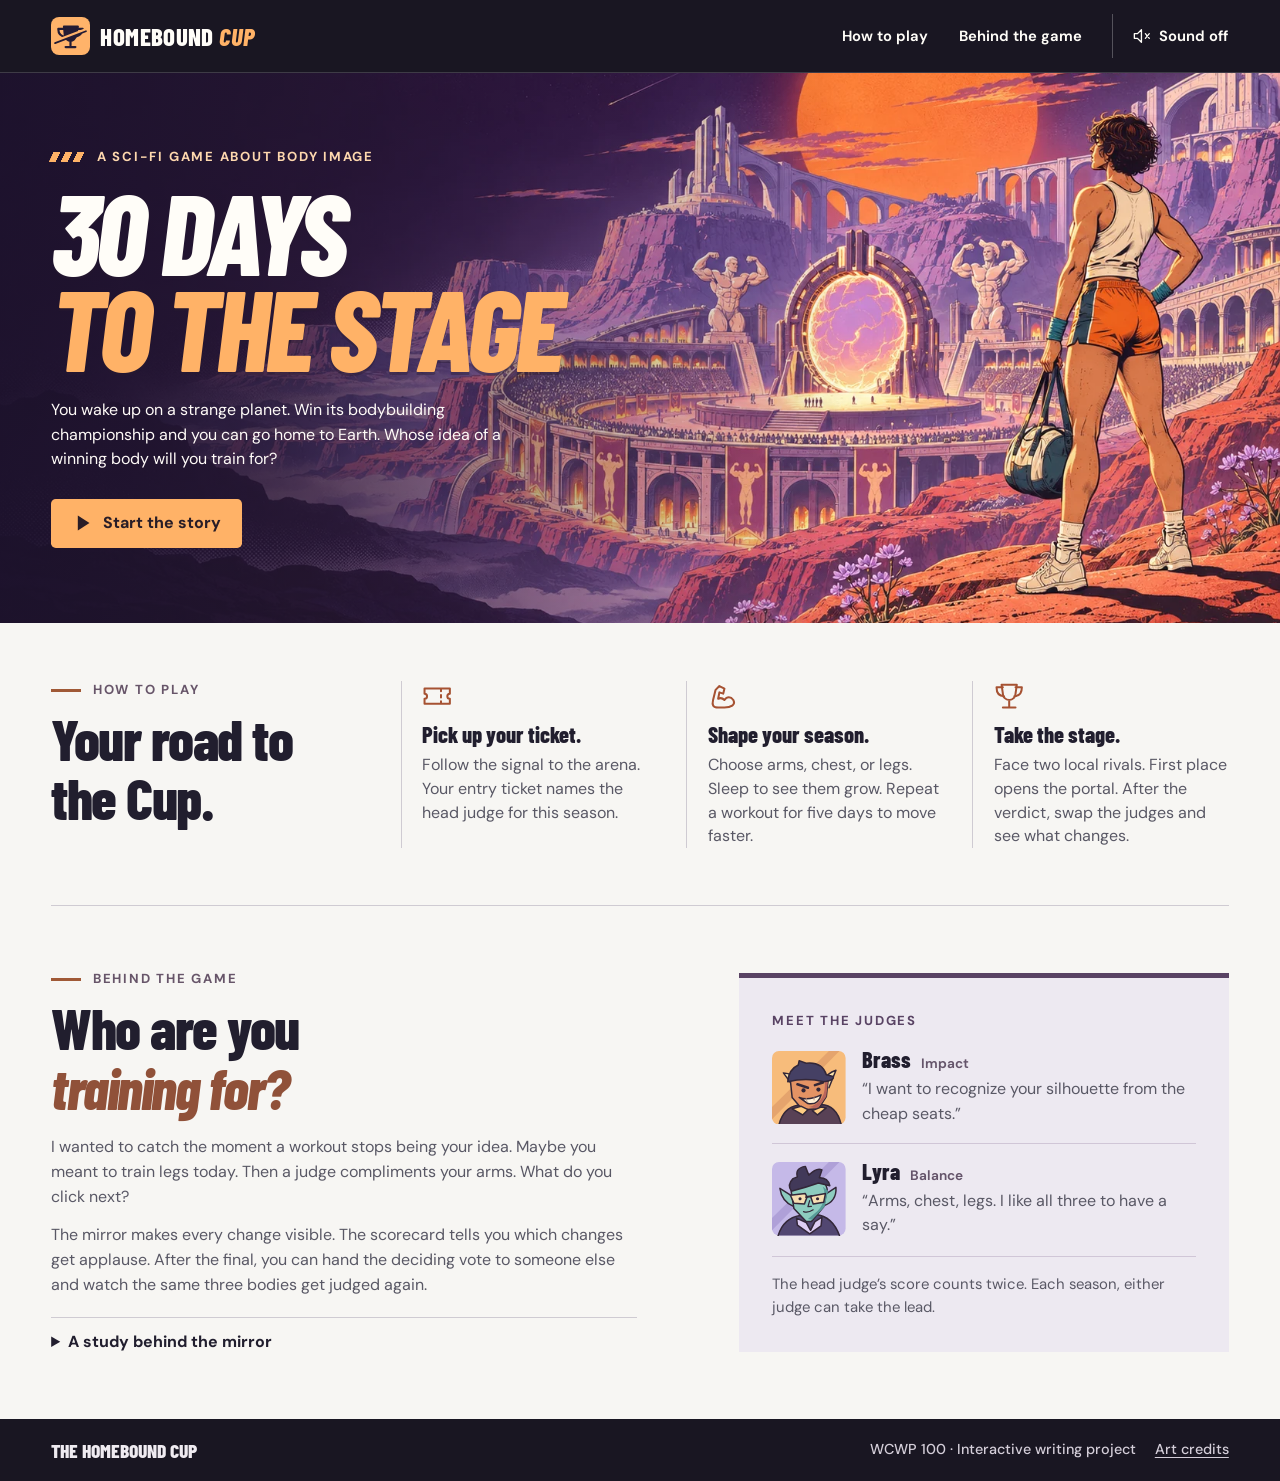
==== index.html @ c38a3ed0 "Launch The Homebound Cup interactive story and game" ====
<!doctype html>
<html lang="en">
<head>
  <meta charset="utf-8">
  <meta name="viewport" content="width=device-width, initial-scale=1">
  <meta name="theme-color" content="#171723">
  <meta name="description" content="Wake up on another planet. Train for thirty days, face two alien judges, and discover whose idea of a winning body you are chasing. A playable sci-fi story.">
  <title>30 Days to the Stage — The Homebound Cup</title>
  <link rel="icon" href="assets/cup.svg" type="image/svg+xml">
  <link rel="preload" href="assets/display-italic.woff2" as="font" type="font/woff2" crossorigin>
  <link rel="stylesheet" href="style.css">
  <script defer src="art.js"></script>
  <script defer src="game.js"></script>
</head>
<body>
  <svg class="sprite" xmlns="http://www.w3.org/2000/svg" aria-hidden="true">
    <symbol id="i-play" viewBox="0 0 24 24"><path d="m7 3 14 9-14 9z" fill="currentColor" stroke="none"/></symbol>
    <symbol id="i-sound" viewBox="0 0 24 24"><path d="M3 9h4l5-5v16l-5-5H3zM16 8q4 4 0 8m3-11q7 7 0 14"/></symbol>
    <symbol id="i-mute" viewBox="0 0 24 24"><path d="M3 9h4l5-5v16l-5-5H3zM17 9l5 6m0-6-5 6"/></symbol>
    <symbol id="i-mirror" viewBox="0 0 24 24"><path d="M4 20V8a8 8 0 0 1 16 0v12zm8-16v13m-6 3-1 2m13-2 1 2"/></symbol>
    <symbol id="i-moon" viewBox="0 0 24 24"><path d="M20.5 14.7A9 9 0 0 1 9.3 3.5a9 9 0 1 0 11.2 11.2Z"/><path d="m17 3 .65 2.35L20 6l-2.35.65L17 9l-.65-2.35L14 6l2.35-.65z" fill="currentColor" stroke="none"/></symbol>
    <symbol id="i-arm" viewBox="0 0 24 24"><path d="m4 15 2-8 3-3 4 2-1 4-3-1-1 5c2-1 4 0 5 1 2-3 5-3 7 0 2 4-2 6-7 6H8c-4 0-5-2-4-6Z"/></symbol>
    <symbol id="i-chest" viewBox="0 0 24 24"><path d="M7 3q5 5 10 0l4 5-3 6-1 6H7l-1-6-3-6zM5 12q4 3 7 0 3 3 7 0m-7-4v4"/></symbol>
    <symbol id="i-leg" viewBox="0 0 24 24"><path d="m9 3-2 6 4 5-3 6v2h5l3-9-2-4 2-6M7 8l7 2m-3 4 5-1"/></symbol>
    <symbol id="i-ticket" viewBox="0 0 24 24"><path d="M2 6h20v4a2 2 0 0 0 0 4v4H2v-4a2 2 0 0 0 0-4zM15 6v2m0 3v2m0 3v2"/></symbol>
    <symbol id="i-cup" viewBox="0 0 24 24"><path d="M6 3h12l-1 7a5 5 0 0 1-10 0zM7 5H2q0 7 6 7m9-7h5q0 7-6 7m-4 3v5m-5 1h10"/></symbol>
  </svg>
  <a class="skip" href="#content">Skip to content</a>
  <header class="mast">
    <div class="wrap mast-inner">
      <a class="brand" href="#home" aria-label="The Homebound Cup home"><img src="assets/cup.svg" width="43" height="43" alt=""><span>HOMEBOUND <i>CUP</i></span></a>
      <nav aria-label="Site navigation">
        <a href="#rules"><span class="nav-long">How to play</span><span class="nav-short">Rules</span></a><a href="#about"><span class="nav-long">Behind the game</span><span class="nav-short">About</span></a>
        <button type="button" id="sound" class="sound" aria-pressed="false" aria-label="Enable game sounds"><svg class="icon" aria-hidden="true"><use href="#i-mute"/></svg><span>Sound off</span></button>
      </nav>
    </div>
  </header>

  <main id="content" tabindex="-1">
    <div id="home" class="screen">
      <section class="hero" aria-labelledby="game-title">
        <img class="cover" src="assets/arena.webp" width="1659" height="948" fetchpriority="high" alt="An athlete looks across an alien valley toward an arena crowned by a glowing portal.">
        <div class="hero-shade"></div>
        <div class="hero-content wrap">
          <p class="eyebrow strokes">A sci-fi game about body image</p>
          <h1 id="game-title">30 DAYS<br><em>TO THE STAGE</em></h1>
          <p class="deck">You wake up on a strange planet. Win its bodybuilding championship and you can go home to Earth. Whose idea of a winning body will you train for?</p>
          <div class="actions"><a href="#play" class="btn hot" id="play-link"><svg class="icon" aria-hidden="true"><use href="#i-play"/></svg><span>Start the story</span></a><button type="button" id="fresh" class="text-btn" hidden>Start over</button></div>
        </div>
      </section>

      <div class="wrap">
        <section class="program" id="rules" aria-labelledby="rules-title">
          <div class="section-title"><p class="eyebrow line">How to play</p><h2 id="rules-title">Your road to the Cup.</h2></div>
          <div class="steps">
            <div><svg class="step-ico" aria-hidden="true"><use href="#i-ticket"/></svg><h3>Pick up your ticket.</h3><p>Follow the signal to the arena. Your entry ticket names the head judge for this season.</p></div>
            <div><svg class="step-ico" aria-hidden="true"><use href="#i-arm"/></svg><h3>Shape your season.</h3><p>Choose arms, chest, or legs. Sleep to see them grow. Repeat a workout for five days to move faster.</p></div>
            <div><svg class="step-ico" aria-hidden="true"><use href="#i-cup"/></svg><h3>Take the stage.</h3><p>Face two local rivals. First place opens the portal. After the verdict, swap the judges and see what changes.</p></div>
          </div>
        </section>
        <section class="notes" id="about" aria-labelledby="about-title">
          <div class="note-copy">
            <p class="eyebrow line">Behind the game</p><h2 id="about-title">Who are you<br><em>training for?</em></h2>
            <p>I wanted to catch the moment a workout stops being your idea. Maybe you meant to train legs today. Then a judge compliments your arms. What do you click next?</p>
            <p>The mirror makes every change visible. The scorecard tells you which changes get applause. After the final, you can hand the deciding vote to someone else and watch the same three bodies get judged again.</p>
            <details class="research"><summary>A study behind the mirror</summary><p>In a study of 58 women who were generally inactive, those who exercised facing a mirror reported feeling worse afterward than those who exercised facing a plain wall. The researchers found no effect on exercise self-efficacy. That distinction helped shape the game’s question about how it feels to be watched.</p><p>Martin Ginis, Jung, and Gauvin, <cite>Health Psychology</cite> 22 (2003), pp. 354–361.</p><a href="https://eutils.ncbi.nlm.nih.gov/entrez/eutils/efetch.fcgi?db=pubmed&amp;id=12940391&amp;rettype=abstract&amp;retmode=text">Read the PubMed abstract (plain text)</a></details>
          </div>
          <aside class="judges" aria-label="Meet the judges">
            <p class="eyebrow">Meet the judges</p>
            <div class="judge"><span class="portrait" data-portrait="impact" aria-hidden="true"></span><div><h3>Brass <small>Impact</small></h3><p>“I want to recognize your silhouette from the cheap seats.”</p></div></div>
            <div class="judge"><span class="portrait" data-portrait="balance" aria-hidden="true"></span><div><h3>Lyra <small>Balance</small></h3><p>“Arms, chest, legs. I like all three to have a say.”</p></div></div>
            <p class="panel-note">The head judge’s score counts twice. Each season, either judge can take the lead.</p>
          </aside>
        </section>
      </div>
    </div>

    <section id="story" class="screen wrap play-wrap" aria-labelledby="story-title" hidden>
      <div class="story-layout" id="story-frame">
        <div class="scene-art" aria-hidden="true"><div id="story-prop"></div></div>
        <div class="story-copy"><p class="eyebrow line" id="story-place"></p><h1 tabindex="-1" id="story-title"></h1><div id="story-text" class="prose"></div><button type="button" class="btn hot" id="next-story"></button></div>
      </div>
    </section>

    <section id="gym" class="screen wrap play-wrap" aria-labelledby="gym-title" hidden>
      <div class="play-heading"><div><p class="eyebrow line">Vela · Athletes’ quarters</p><h1 tabindex="-1" id="gym-title">The training room.</h1></div><div class="day-chip"><span>Training day</span><strong id="day">01 / 30</strong></div></div>
      <div class="gym-layout">
        <figure class="mirror-frame">
          <div class="mirror-head"><span class="mono" id="mirror-label">Training mirror</span><button type="button" id="compare" class="mirror-button" aria-pressed="false"><svg class="icon" aria-hidden="true"><use href="#i-mirror"/></svg><span>View Day 1</span></button></div>
          <div class="gym-canvas" id="gym-canvas"></div>
          <figcaption class="mirror-foot" id="mirror-foot"></figcaption>
        </figure>
        <div class="workout">
          <fieldset class="muscles"><legend>Choose a workout</legend>
            <label><input type="radio" name="group" value="0"><span class="choice-icon"><svg class="icon"><use href="#i-arm"/></svg></span><span><b>Arms</b><small>Double biceps curl</small></span><i></i></label>
            <label><input type="radio" name="group" value="1"><span class="choice-icon"><svg class="icon"><use href="#i-chest"/></svg></span><span><b>Chest</b><small>Chest press</small></span><i></i></label>
            <label><input type="radio" name="group" value="2"><span class="choice-icon"><svg class="icon"><use href="#i-leg"/></svg></span><span><b>Legs</b><small>Power squat</small></span><i></i></label>
          </fieldset>
          <fieldset class="pace"><legend>Repeat this workout for</legend><div><label><input type="radio" name="pace" value="1" checked><span>1 day</span></label><label><input type="radio" name="pace" value="5"><span id="long-block">5 days</span></label></div></fieldset>
          <button type="button" class="btn hot full" id="train" disabled><svg class="icon" aria-hidden="true"><use href="#i-moon"/></svg><span>Train &amp; sleep</span></button>
          <p class="feedback" id="feedback" role="status">Choose a muscle group to begin.</p>
        </div>
      </div>
      <div class="training-bottom"><div class="session-book"><div class="row"><h2>Training log</h2><span class="mono" id="log-count"></span></div><div id="log" class="log"></div><div id="totals" class="totals"></div></div><div id="coach" class="coach"></div></div>
    </section>

    <section id="final" class="screen wrap play-wrap" aria-labelledby="final-title" hidden>
      <div class="play-heading"><div><p class="eyebrow line">Vela Arena · Competition night</p><h1 tabindex="-1" id="final-title">The Cup final.</h1></div><svg class="cup-stamp" aria-hidden="true"><use href="#i-cup"/></svg></div>
      <div class="stage" id="stage"><div class="stage-lights" aria-hidden="true"></div><div class="lineup" id="lineup"></div></div>
      <div id="curtain-call" class="curtain"><div><h2>The scorecards are in.</h2><p id="stage-call"></p></div><button type="button" class="btn hot" id="reveal">Reveal the verdict</button></div>
      <div id="verdict" hidden>
        <div id="ending" class="ending"></div>
        <section class="score-section" aria-labelledby="score-title">
          <div class="score-header"><div><p class="eyebrow line">Judges’ scorecards</p><h2 id="score-title">What if the other judge led?</h2></div><button type="button" id="swap" class="btn outline" aria-pressed="false">Swap head judges</button></div>
          <p id="score-caption" role="status"></p>
          <table><caption class="sr-only">Contestant rankings and judges’ scores out of 100</caption><thead><tr><th scope="col">Place</th><th scope="col">Athlete</th><th scope="col">Impact</th><th scope="col">Balance</th><th scope="col">Total</th></tr></thead><tbody id="scores"></tbody></table>
          <details class="scoring"><summary>How the scores work</summary><p>Brass awards more impact points as the most-trained group grows. Lyra awards more balance points as the gap between the most- and least-trained groups shrinks. Each judge gives up to 100 points. The head judge counts twice in the average. Athletes tied for first share the title and the trip home.</p></details>
          <div class="last-actions"><button type="button" class="btn dark" id="replay">Play a new season</button><a href="#about">Behind the game</a></div>
        </section>
      </div>
    </section>
  </main>

  <footer class="site-foot"><div class="wrap"><span>The Homebound Cup</span><div class="foot-links"><span>WCWP 100 · Interactive writing project</span><a href="credits.html">Art credits</a></div></div></footer>
  <dialog id="reset-dialog"><h2>Start a new season?</h2><p>This replaces the season saved in this browser and draws a new panel and two rivals.</p><form method="dialog"><button class="btn outline" value="cancel" autofocus>Keep my season</button><button class="btn hot" value="restart">Start over</button></form></dialog>
  <noscript><p class="no-js">Enable JavaScript to play the game. The introduction and project notes are available above.</p></noscript>
</body>
</html>
---- style.css ----
@font-face{font-family:Barlow Condensed;src:url("assets/display.woff2") format("woff2");font-weight:800;font-display:swap}
@font-face{font-family:Barlow Condensed;src:url("assets/display-italic.woff2") format("woff2");font-style:italic;font-weight:800;font-display:swap}
@font-face{font-family:DM Sans;src:url("assets/dm-sans.woff2") format("woff2");font-weight:100 1000;font-display:swap}

:root{
  --ink:#211e2e; --dark:#191622; --paper:#f7f6f3; --white:#fffdf8; --muted:#595865;
  --line:#cfcbd2; --orange:#ffb267; --plum:#453450; --lilac:#c6b9ff; --aqua:#7ee1cf;
  --arm:#e88143; --chest:#8b75d0; --leg:#348f86; --display:"Barlow Condensed","Arial Narrow",Impact,sans-serif;
}
*{box-sizing:border-box}
html{scroll-behavior:smooth;scroll-padding-top:1.1rem}
body{margin:0;color:var(--ink);background:var(--paper);font:1rem/1.55 "DM Sans",Arial,sans-serif}
[hidden]{display:none!important}
button,a,input,summary{-webkit-tap-highlight-color:transparent}
button,input{font:inherit}
button{cursor:pointer}
button:disabled{cursor:default}
a{color:inherit;text-underline-offset:.22em}
svg{display:block}
button:focus-visible,a:focus-visible,summary:focus-visible,label:has(input:focus-visible){outline:3px solid #197a92;outline-offset:4px}
.mast :focus-visible,.hero :focus-visible,.mirror-frame :focus-visible{outline-color:#ffe19a}
h1,h2,h3,p,figure,fieldset{margin:0}
h1,h2,h3{line-height:1.03}
h1,h2,h3,.brand{font-family:var(--display);font-weight:800}
h1:focus{outline:none}
p+p{margin-top:.82em}
.wrap{width:min(100% - clamp(2rem,8vw,9rem),85rem);margin-inline:auto}
.sprite{position:absolute;width:0;height:0;overflow:hidden;pointer-events:none}
.icon,.step-ico,.cup-stamp{width:1.25rem;height:1.25rem;fill:none;stroke:currentColor;stroke-width:1.7;stroke-linecap:round;stroke-linejoin:round;flex:none}
.sr-only,.skip:not(:focus){position:absolute;width:1px;height:1px;padding:0;margin:-1px;overflow:hidden;clip-path:inset(50%);white-space:nowrap}
.skip:focus{position:fixed;z-index:20;top:.4rem;left:.4rem;background:white;color:#211e2e;padding:.75rem}
.mast{background:var(--dark);color:var(--white);border-bottom:1px solid #ffffff29}
.mast-inner,.mast nav,.brand,.sound,.actions,.row,.last-actions,.btn,.mirror-button{display:flex;align-items:center}
.mast-inner{justify-content:space-between;min-height:4.5rem;gap:1rem}
.brand{gap:.68rem;text-decoration:none;letter-spacing:.015em;font-size:1.55rem;white-space:nowrap}
.brand img{width:2.4rem;height:2.4rem}
.brand i{color:var(--orange)}
.mast nav{gap:clamp(.85rem,2.4vw,2.4rem);font-size:.92rem;font-weight:650}
.mast nav a{text-decoration:none}
.mast nav a:hover,.text-btn:hover,.last-actions a:hover{color:#ca692d}
.mast nav a:hover{color:var(--orange)}
.sound{gap:.48rem;padding:.4rem .05rem .4rem 1.2rem;border:none;border-left:1px solid #ffffff42;background:none;color:inherit;min-height:2.75rem}
.sound .icon{width:1.18rem}
.hero{position:relative;isolation:isolate;display:grid;align-items:center;min-height:clamp(32rem,43vw,43.5rem);overflow:hidden;background:#261930;color:var(--white)}
.cover,.hero-shade{position:absolute;inset:0;width:100%;height:100%;z-index:-1}
.cover{object-fit:cover;object-position:50% 59%}
.hero-shade{background:linear-gradient(90deg,#1c122be8 0,#20152bad 23%,#21162d45 45%,transparent 66%)}
.hero-content{padding-block:clamp(3.3rem,5vw,6rem)}
.eyebrow,.mono,.day-chip span,.compare-state{font:700 .82rem/1.4 "DM Sans",Arial,sans-serif;text-transform:uppercase;letter-spacing:.135em}
.eyebrow.strokes,.line{display:flex;align-items:center;gap:.75rem}
.strokes:before{content:"";width:2.1rem;height:.62rem;transform:skewX(-24deg);background:repeating-linear-gradient(90deg,var(--orange) 0 7px,transparent 7px 12px)}
.hero .eyebrow{color:#fed8ae}
.hero h1{font-size:clamp(4.9rem,8.9vw,9.2rem);font-style:italic;line-height:.84;letter-spacing:-.035em;margin:1.05rem 0 1.45rem;text-shadow:0 3px 0 #291a3160}
.hero h1 em{color:var(--orange);white-space:nowrap}
.deck{max-width:28.8rem;font-size:clamp(1rem,1.25vw,1.23rem);line-height:1.55;color:#fffbf8}
.actions,.last-actions{gap:1.3rem;flex-wrap:wrap}
.actions{margin-top:1.65rem}
.btn{justify-content:center;gap:.65rem;min-height:3.1rem;padding:.65rem 1.25rem;border:1px solid transparent;border-radius:.3rem;font-weight:750;text-decoration:none;line-height:1.3;transition:background .15s,transform .15s}
.btn:active:not(:disabled){transform:translateY(1px)}
.hot{background:var(--orange);color:#291d27}
.hot:hover:not(:disabled){background:#ffca8d}
.hot:disabled{background:#dedbe0;color:#625f6a}
.dark{background:var(--ink);color:var(--white)}
.dark:hover{background:var(--plum)}
.outline{border-color:#9b939e;background:transparent;color:var(--ink)}
.outline:hover{background:#e9e4ed}
.text-btn{background:none;border:0;padding:.6rem 0;color:#fff;font-weight:650;text-decoration:underline;text-underline-offset:.25em}
.line:before{content:"";width:1.85rem;height:3px;background:#a05936}
.section-title h2,.note-copy h2,.play-heading h1,.score-header h2,.curtain h2,.ending h2,.story-copy h1{font-size:clamp(2.7rem,4.5vw,5rem);letter-spacing:-.026em}
.program{padding:clamp(2.6rem,4.5vw,5rem) 0;display:grid;grid-template-columns:.9fr 2.5fr;gap:clamp(2rem,4vw,4.3rem);border-bottom:1px solid var(--line)}
.section-title .eyebrow,.note-copy .eyebrow,.play-heading .eyebrow,.story-copy .eyebrow,.score-header .eyebrow{margin-bottom:.6rem;color:#675569}
.steps{display:grid;grid-template-columns:repeat(3,1fr);gap:clamp(1rem,2.3vw,2.4rem)}
.steps>div{border-left:1px solid var(--line);padding-left:clamp(.9rem,1.6vw,1.65rem)}
.step-ico{width:1.9rem;height:1.9rem;color:#a65232;margin-bottom:.75rem;stroke-width:1.6}
.steps h3,.judge h3,.curtain h2{font-size:clamp(1.4rem,1.75vw,1.9rem)}
.steps p,.judge p,.panel-note,.feedback,.note-copy p,.score-section>p,.scoring p,.curtain p{color:var(--muted)}
.steps p{margin-top:.42rem;line-height:1.48}
.notes{display:grid;grid-template-columns:1.1fr .92fr;gap:clamp(2rem,8vw,8rem);padding:clamp(2.8rem,5vw,5.5rem) 0;align-items:center}
.note-copy h2{margin-bottom:1.15rem}
.note-copy h2 em{color:#905139}
.note-copy p{max-width:39.5rem}
.research,.scoring{margin-top:1.2rem;border-top:1px solid var(--line);padding-top:.8rem}
summary{cursor:pointer;font-weight:700;width:fit-content}
.research p,.scoring p{margin-block:.75rem}
.research a{font-size:.94rem;color:#4e3a6f;font-weight:650}
.judges{background:#ede9f1;border-top:.32rem solid #594364;padding:clamp(1.3rem,2.6vw,2.5rem)}
.judges>.eyebrow{margin-bottom:1.15rem;color:#594364}
.judge,.coach{display:flex;align-items:center;gap:1rem}
.judge+.judge{margin-top:1rem;padding-top:1rem;border-top:1px solid #d0c6d7}
.portrait{display:block;width:4.6rem;height:4.6rem;flex:none}
.portrait svg{width:100%;height:100%}
.judge h3{display:flex;align-items:baseline;gap:.6rem}
.judge small{font:650 .85rem "DM Sans",Arial;color:#65556b}
.judge p{margin-top:.3rem}
.panel-note{margin-top:1.1rem;padding-top:1rem;border-top:1px solid #d0c6d7;font-size:.93rem}
.site-foot{margin-top:auto;background:var(--dark);color:#efebf1}
.site-foot .wrap{display:flex;justify-content:space-between;gap:1rem;align-items:center;padding:1.2rem 0}
.site-foot span:first-child{font:800 1.22rem var(--display);text-transform:uppercase}
.site-foot span:last-child{color:#d4ced9;font-size:.9rem}

.play-wrap{padding-block:clamp(1.45rem,3.4vw,3.3rem)}
.story-layout{min-height:min(38rem,75vh);display:grid;grid-template-columns:1.05fr 1fr;background:var(--white);border:1px solid var(--line);overflow:hidden;border-radius:.4rem}
.scene-art{position:relative;min-height:24rem;display:grid;place-items:center;overflow:hidden;background:linear-gradient(0deg,#28183255,transparent 50%),url("assets/arena.webp") 80% 54%/cover}
.ticket-scene .scene-art{background:linear-gradient(125deg,#181425dd,#49334b88),url("assets/arena.webp") 70% center/cover}
#story-prop{width:min(77%,23rem)}
.paper-ticket{border-radius:8px;background:#ffe1a8;color:#302634;box-shadow:8px 11px 0 #20182766;transform:rotate(-8deg);overflow:hidden}
.ticket-top{background:#e58a48;padding:.55rem 1.25rem;font:800 1.1rem var(--display);letter-spacing:.08em;text-transform:uppercase;display:flex;justify-content:space-between}
.paper-ticket strong{font:italic 800 clamp(2.4rem,4.5vw,4.9rem)/.9 var(--display);display:block;letter-spacing:-.03em;padding:1.15rem 1.3rem .7rem}
.ticket-stub{padding:1rem 1.3rem;border-top:2px dashed #826b58;display:flex;align-items:center;justify-content:space-between;gap:.6rem}
.ticket-stub small{display:block;font-size:.8rem}
.ticket-stub b{font-size:1rem}
.barcode{width:30%;height:2.8rem;background:repeating-linear-gradient(90deg,#352735 0 3px,transparent 3px 6px,#352735 6px 8px,transparent 8px 10px,#352735 10px 15px,transparent 15px 18px)}
.story-copy{padding:clamp(1.4rem,4.5vw,4.75rem);align-self:center}
.story-copy h1{font-size:clamp(3rem,4.7vw,5.4rem)}
.prose{margin:1.1rem 0 1.6rem;max-width:38rem;font-size:clamp(1.02rem,1.25vw,1.18rem);line-height:1.65}
.play-heading,.score-header,.curtain,.row,.mirror-head,.mirror-foot,.day-chip,.score-header{display:flex;align-items:center;justify-content:space-between;gap:1rem}
.play-heading{margin-bottom:1.2rem}
.play-heading h1{font-size:clamp(2.6rem,4.2vw,4.8rem)}
.play-heading .eyebrow{margin-bottom:.25rem}
.day-chip{align-items:flex-end;flex-direction:column;gap:0;flex:none}
.day-chip span{color:#64566c}
.day-chip strong{font:italic 800 clamp(2.0rem,3.6vw,3.5rem)/1 var(--display);font-variant-numeric:tabular-nums}
.gym-layout{display:grid;grid-template-columns:1.45fr 1fr;gap:clamp(1rem,2vw,1.7rem);align-items:stretch}
.mirror-frame{background:#222034;color:#f7f0e6;min-width:0;overflow:hidden;border-radius:.45rem;display:flex;flex-direction:column}
.mirror-head,.mirror-foot{padding:.55rem 1rem;background:#282337}
.mirror-head{min-height:2.9rem}
.mirror-button{gap:.4rem;line-height:1.2;background:transparent;color:#f9f5fb;border-radius:.25rem;border:1px solid #7b7488;padding:.4rem .58rem;font-size:.9rem;font-weight:650}
.mirror-button[aria-pressed=true]{color:var(--ink);background:var(--lilac)}
.mirror-button:disabled{opacity:.5}
.mirror-button .icon{width:1rem;height:1rem}
.gym-canvas{position:relative;isolation:isolate;flex:1;min-height:19rem;display:grid;place-items:center;overflow:hidden;background:#46405a url("assets/training.webp") center/cover}
.gym-canvas svg{position:absolute;inset:2% 0 1%;width:100%;height:97%;overflow:visible}
.mirror-foot{min-height:2.6rem;justify-content:center;color:#f0e8f3;font-size:.92rem;text-align:center}
.workout{background:var(--white);border:1px solid var(--line);border-radius:.45rem;padding:clamp(1rem,1.6vw,1.6rem)}
fieldset{padding:0;border:0;min-width:0}
.muscles legend{font:800 1.9rem/1.05 var(--display);margin-bottom:.8rem}
.muscles label,.pace label{position:relative;cursor:pointer}
.muscles label{display:flex;align-items:center;gap:.8rem;border:1px solid #d7d2d8;border-radius:.35rem;padding:.49rem .85rem;min-height:3.1rem;background:white}
.muscles label+label{margin-top:.38rem}
.muscles label:hover,.pace label:hover{border-color:#806953}
.muscles input,.pace input{position:absolute;opacity:0;width:1px;height:1px}
.muscles label:has(input:checked){background:#fff0dc;border-color:#986037;box-shadow:inset 3px 0 #c77937}
.choice-icon{display:grid;place-items:center;width:2.1rem;height:2.1rem;color:#65445c}
.choice-icon .icon{width:1.65rem;height:1.65rem}
.muscles b,.muscles small{display:block;line-height:1.28}
.muscles small{color:#68606c;font-size:.86rem}
.muscles i{margin-left:auto;width:.87rem;height:.87rem;border:1.5px solid #8d8791;border-radius:50%}
.muscles input:checked~i{background:#463343;border-color:#463343;box-shadow:inset 0 0 0 2px #ffeacb}
.pace{margin:.85rem 0}
.pace legend{padding:0;margin-bottom:.35rem;font-weight:650;font-size:.92rem}
.pace>div{display:flex;gap:.4rem}
.pace label span{display:block;border:1px solid #cfc9d2;border-radius:.28rem;padding:.25rem .85rem;min-width:4.5rem;text-align:center;font-size:.92rem;font-weight:600}
.pace label:has(input:checked) span{background:#37404b;color:white;border-color:#37404b}
.pace label:has(input:disabled){opacity:.45;cursor:default}
.full{width:100%}
.feedback{font-size:.93rem;line-height:1.4;margin-top:.55rem;min-height:1.4em}
.training-bottom{display:grid;grid-template-columns:1.45fr 1fr;gap:clamp(1rem,2vw,1.7rem);margin-top:1.1rem}
.session-book,.coach{border-top:2px solid #b9afbd;padding-top:.8rem;min-width:0}
.row h2{font-size:1.55rem}
.log{display:grid;grid-template-columns:repeat(30,1fr);gap:3px;margin:.6rem 0}
.log i{height:.76rem;border-radius:2px;background:#dcd8df}
.log .arms{background:var(--arm)}.log .chest{background:var(--chest)}.log .legs{background:var(--leg)}
.totals{display:flex;flex-wrap:wrap;gap:.65rem 1.1rem;font-size:.9rem}
.totals span{display:inline-flex;gap:.35rem;align-items:center}
.totals i{width:.63rem;height:.63rem;border-radius:50%}
.coach .portrait{width:3.9rem;height:3.9rem}
.coach h3{font-size:1.45rem}
.coach p{font-size:.94rem;color:var(--muted);margin-top:.18rem}
.cup-stamp{width:3.25rem;height:3.25rem;color:#9c5029}
.stage{position:relative;isolation:isolate;overflow:hidden;border-radius:.45rem;background:#30243b url("assets/final.webp") center 59%/cover;color:white}
.lineup{position:relative;display:grid;grid-template-columns:repeat(3,minmax(0,1fr));align-items:end;margin:0 auto;width:92%;padding:1.5rem 0 .85rem}
.contestant{display:grid;place-items:center;align-content:end;min-width:0}
.contestant svg{width:100%;height:clamp(10rem,21vw,22rem);filter:drop-shadow(1px 3px 1px #21152c75)}
.contestant figcaption{padding:.36rem .6rem;background:#211927e8;color:#fff3df;text-align:center;font:800 clamp(1rem,1.65vw,1.6rem)/1.1 var(--display);min-width:60%;border-top:2px solid #bcb0c7}
.contestant.player figcaption{border-color:#ffb463;color:#ffc98d}
.stage-lights{position:absolute;inset:0;z-index:-1;background:linear-gradient(66deg,transparent 14%,#ffe6b323 14.5%,transparent 30%),linear-gradient(-66deg,transparent 14%,#d8b8ff26 14.5%,transparent 32%)}
.curtain{background:var(--white);border:1px solid var(--line);border-radius:.4rem;padding:clamp(1rem,2vw,1.8rem);margin-top:1rem}
.curtain h2{font-size:2rem}
.curtain p{margin-top:.38rem;max-width:44rem}
.curtain .btn,.score-header .btn{flex:none}
.ending{padding:clamp(1.3rem,2.4vw,2.4rem);margin-top:1.2rem;border-left:5px solid #a88db5;background:#ece7f0}
.ending.win{background:#fce9ce;border-color:#c97638}
.ending h2{font-size:clamp(2rem,3.1vw,3.3rem);margin:.35rem 0 .5rem}
.ending p{max-width:56rem}
.score-section{padding:2.4rem 0 .7rem}
.score-header h2{font-size:clamp(2.15rem,3.4vw,3.6rem)}
.score-section>p{margin:.85rem 0 1rem}
table{width:100%;border-collapse:collapse;font-variant-numeric:tabular-nums;background:var(--white)}
th,td{padding:.62rem .85rem;text-align:right;border-block-end:1px solid var(--line)}
thead{background:#e9e6ed;color:#53485c;font-size:.9rem}
th:nth-child(1),th:nth-child(2),td:nth-child(1),td:nth-child(2){text-align:left}
tbody th{text-align:left}
tr.you{background:#fff0da}
td:last-child{font-weight:750}
.scoring p{max-width:56rem}
.last-actions{margin-top:1.3rem}
.last-actions a{font-weight:700}
dialog{border:1px solid #89818b;background:var(--paper);color:var(--ink);padding:1.7rem;border-radius:.5rem;width:min(30rem,calc(100% - 2rem))}
dialog::backdrop{background:#191327ae}
dialog h2{font-size:2rem}
dialog p{margin:.8rem 0 1.35rem}
dialog form{display:flex;gap:.6rem;flex-wrap:wrap}
.no-js{padding:1rem;text-align:center;background:#fff2d4}
body{display:flex;flex-direction:column;min-height:100vh;min-height:100svh}
.nav-short{display:none}
.mast nav a{min-height:2.75rem;display:inline-flex;align-items:center}
.foot-links{display:flex;align-items:center;flex-wrap:wrap;gap:.4rem 1.15rem}
.site-foot .foot-links span,.foot-links a{color:#d4ced9;font:500 .9rem/1.5 "DM Sans",Arial,sans-serif;text-transform:none}
.credit-page{max-width:56rem}
.credit-page section{border-top:1px solid var(--line);margin-top:1.5rem;padding-top:1.15rem}
.credit-page section h2{font-size:2rem;margin-bottom:.6rem}
.credit-page details{margin:.7rem 0;padding:.6rem .8rem;background:#eeebf0}
.credit-page details p{margin-top:.55rem}
.credit-page ul{padding-left:1.3rem}

@keyframes arrival{from{opacity:0;transform:translateY(1.4rem) scale(.91)}to{opacity:1;transform:translateY(0) scale(1)}}
@keyframes recover{0%{opacity:.45;transform:scale(.97)}65%{transform:scale(1.025)}100%{opacity:1;transform:scale(1)}}
@keyframes turn{from{opacity:.45;transform:translateX(6px)}to{opacity:1;transform:translateX(0)}}
.enter .contestant{animation:arrival .7s cubic-bezier(.18,.75,.2,1) both}
.enter .contestant:nth-child(2){animation-delay:.23s}
.enter .contestant:nth-child(3){animation-delay:.45s}
.gym-canvas.recover svg{animation:recover .45s ease-out;transform-origin:50% 90%}
.story-copy.turn{animation:turn .3s ease-out}
@media(max-width:850px){
  .wrap{width:calc(100% - 2.5rem)}
  .program{grid-template-columns:1fr;gap:1.3rem}
  .steps>div:first-child{border-left:0;padding-left:0}
  .notes{gap:2.1rem}
  .gym-layout,.training-bottom{grid-template-columns:1.12fr 1fr}
  .story-layout{grid-template-columns:.84fr 1fr}
  .hero-shade{background:linear-gradient(90deg,#20152de8, #21162dbd 27%,#21162d33 67%,transparent)}
}
@media(max-width:650px){
  .nav-long{display:none}.nav-short{display:inline}
  .mast .sound{min-width:2.45rem;justify-content:center}
  .wrap{width:calc(100% - 2rem)}
  .mast-inner{min-height:3.65rem;gap:.5rem}
  .brand{font-size:1.12rem;gap:.38rem}
  .brand img{width:1.85rem;height:1.85rem}
  .mast nav{gap:.7rem;font-size:.81rem}
  .sound{padding:0 .15rem;border:0}
  .sound span{position:absolute;clip-path:inset(50%);width:1px;height:1px;overflow:hidden}
  .hero{display:block;min-height:0;background:#22172f}
  .cover{position:relative;display:block;height:clamp(12rem,54vw,19rem);object-position:72% 57%;z-index:0}
  .hero-shade{top:0;bottom:auto;height:clamp(12rem,54vw,19rem);background:linear-gradient(0deg,#22172f,transparent 32%);z-index:1;pointer-events:none}
  .hero-content{position:relative;z-index:2;margin-top:-1.45rem;padding:0 0 2rem}
  .hero h1{font-size:clamp(4rem,14.5vw,6rem);margin:.65rem 0 .95rem}
  .hero h1 br{display:none}
  .hero h1 em:before{content:" "}
  .hero h1 em{display:block}
  .eyebrow,.mono,.day-chip span{font-size:.76rem;letter-spacing:.11em}
  .actions{margin-top:1.05rem}
  .steps{grid-template-columns:1fr;gap:0}
  .steps>div,.steps>div:first-child{display:grid;grid-template-columns:2.2rem 1fr;gap:.2rem .75rem;padding:.8rem 0;border:0;border-bottom:1px solid var(--line)}
  .steps>div:last-child{border-bottom:0}
  .step-ico{grid-row:span 2;margin:0;width:1.6rem;height:1.6rem}
  .steps h3{font-size:1.55rem}
  .steps p{margin:0}
  .program{padding:2rem 0 1.35rem;gap:.7rem}
  .section-title h2,.note-copy h2{font-size:2.7rem}
  .notes{grid-template-columns:1fr;gap:1.5rem;padding-block:2rem}
  .site-foot .wrap{flex-wrap:wrap;gap:.25rem .85rem}
  .site-foot span:last-child{font-size:.84rem}
  .story-layout,.gym-layout,.training-bottom{grid-template-columns:1fr}
  .scene-art{min-height:0;height:clamp(11rem,49vw,16rem)}
  #story-prop{width:min(65%,14rem)}
  .ticket-top{font-size:.82rem;padding:.3rem .7rem}
  .paper-ticket strong{font-size:2.15rem;padding:.55rem .7rem}
  .ticket-stub{padding:.35rem .7rem}
  .ticket-stub small{font-size:.75rem}
  .barcode{height:1.6rem}
  .story-copy{padding:1.2rem}
  .story-copy h1{font-size:2.8rem}
  .play-wrap{padding-block:1.25rem 1.65rem}
  .play-heading{align-items:flex-end;gap:.6rem;margin-bottom:.8rem}
  .play-heading h1{font-size:2.55rem}
  .day-chip{white-space:nowrap}
  .day-chip strong{font-size:1.95rem}
  .gym-canvas{min-height:clamp(15rem,59vw,20rem)}
  .mirror-foot{font-size:.88rem;min-height:2.2rem}
  .gym-layout{gap:.8rem}
  .muscles{display:grid;grid-template-columns:repeat(3,minmax(0,1fr));gap:.4rem}
  .muscles label{flex-direction:column;justify-content:center;gap:.15rem;padding:.5rem .2rem;min-height:4.05rem}
  .muscles label+label{margin-top:0}
  .muscles small{display:none}
  .muscles i{position:absolute;top:.38rem;right:.38rem;width:.56rem;height:.56rem}
  .training-bottom{gap:.8rem}
  .lineup{width:100%;padding:1.5rem .15rem .55rem}
  .contestant svg{height:clamp(6.8rem,30vw,12rem)}
  .contestant figcaption{font-size:.97rem;padding:.3rem .22rem}
  .curtain,.score-header{align-items:flex-start;flex-direction:column}
  .score-section{padding-top:1.5rem}
  th,td{font-size:.89rem;padding:.55rem .34rem}
}
@media(max-width:370px){.mast nav{gap:.45rem}.brand span{max-width:4.2rem;white-space:normal;line-height:.91}.deck{font-size:.96rem}}
@media(prefers-reduced-motion:reduce){*,*:before,*:after{animation:none!important;transition:none!important;scroll-behavior:auto!important}}
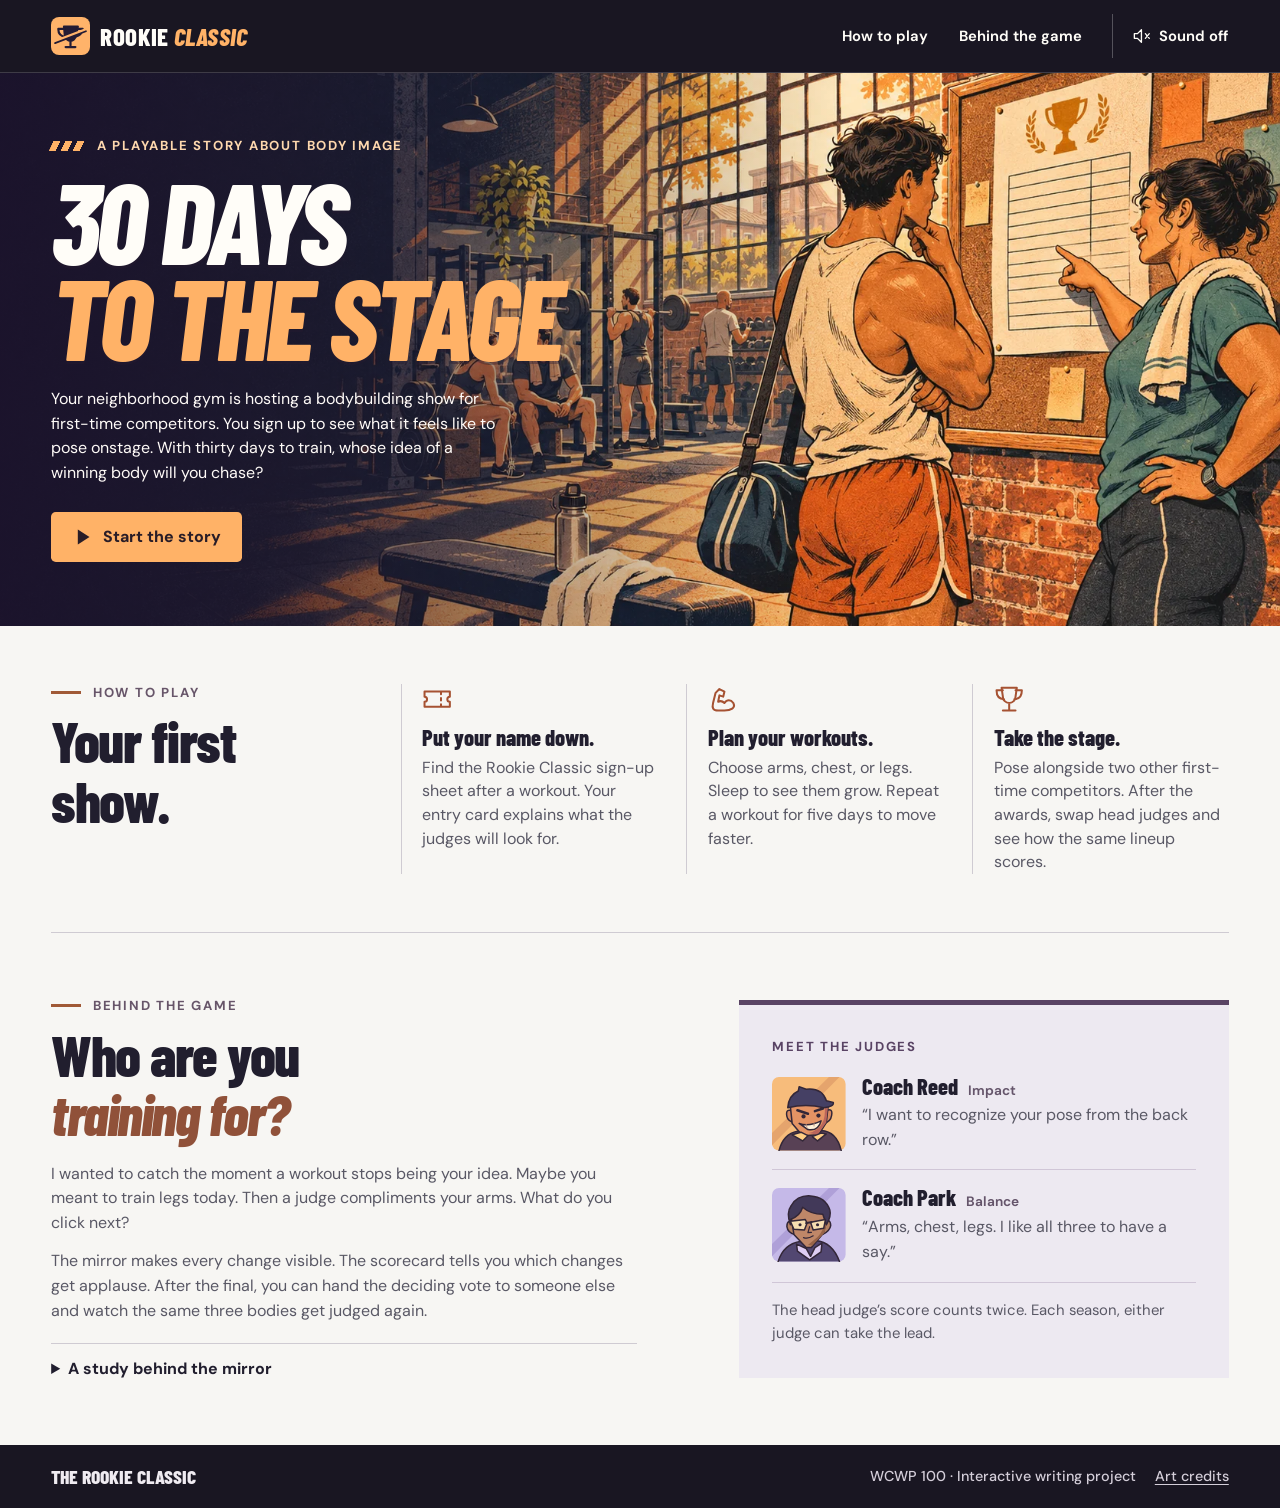
==== commit 4328d553: "Set the draft and final stories at a neighborhood rookie bodybuilding show" ====
--- a/index.html
+++ b/index.html
@@ -4,13 +4,13 @@
   <meta charset="utf-8">
   <meta name="viewport" content="width=device-width, initial-scale=1">
   <meta name="theme-color" content="#171723">
-  <meta name="description" content="Wake up on another planet. Train for thirty days, face two alien judges, and discover whose idea of a winning body you are chasing. A playable sci-fi story.">
-  <title>30 Days to the Stage — The Homebound Cup</title>
+  <meta name="description" content="Enter your first local bodybuilding show. Choose thirty days of workouts and see how a judge’s idea of a winning body can shape the way you train.">
+  <title>30 Days to the Stage — The Rookie Classic</title>
   <link rel="icon" href="assets/cup.svg" type="image/svg+xml">
   <link rel="preload" href="assets/display-italic.woff2" as="font" type="font/woff2" crossorigin>
-  <link rel="stylesheet" href="style.css">
-  <script defer src="art.js"></script>
-  <script defer src="game.js"></script>
+  <link rel="stylesheet" href="style.css?v=rookie">
+  <script defer src="art.js?v=rookie"></script>
+  <script defer src="game.js?v=rookie"></script>
 </head>
 <body>
   <svg class="sprite" xmlns="http://www.w3.org/2000/svg" aria-hidden="true">
@@ -28,7 +28,7 @@
   <a class="skip" href="#content">Skip to content</a>
   <header class="mast">
     <div class="wrap mast-inner">
-      <a class="brand" href="#home" aria-label="The Homebound Cup home"><img src="assets/cup.svg" width="43" height="43" alt=""><span>HOMEBOUND <i>CUP</i></span></a>
+      <a class="brand" href="#home" aria-label="The Rookie Classic home"><img src="assets/cup.svg" width="43" height="43" alt=""><span>ROOKIE <i>CLASSIC</i></span></a>
       <nav aria-label="Site navigation">
         <a href="#rules"><span class="nav-long">How to play</span><span class="nav-short">Rules</span></a><a href="#about"><span class="nav-long">Behind the game</span><span class="nav-short">About</span></a>
         <button type="button" id="sound" class="sound" aria-pressed="false" aria-label="Enable game sounds"><svg class="icon" aria-hidden="true"><use href="#i-mute"/></svg><span>Sound off</span></button>
@@ -39,23 +39,23 @@
   <main id="content" tabindex="-1">
     <div id="home" class="screen">
       <section class="hero" aria-labelledby="game-title">
-        <img class="cover" src="assets/arena.webp" width="1659" height="948" fetchpriority="high" alt="An athlete looks across an alien valley toward an arena crowned by a glowing portal.">
+        <img class="cover" src="assets/arena.webp?v=rookie" width="1672" height="941" fetchpriority="high" alt="Two training partners stop at the gym noticeboard to look at a sign-up sheet.">
         <div class="hero-shade"></div>
         <div class="hero-content wrap">
-          <p class="eyebrow strokes">A sci-fi game about body image</p>
+          <p class="eyebrow strokes">A playable story about body image</p>
           <h1 id="game-title">30 DAYS<br><em>TO THE STAGE</em></h1>
-          <p class="deck">You wake up on a strange planet. Win its bodybuilding championship and you can go home to Earth. Whose idea of a winning body will you train for?</p>
+          <p class="deck">Your neighborhood gym is hosting a bodybuilding show for first-time competitors. You sign up to see what it feels like to pose onstage. With thirty days to train, whose idea of a winning body will you chase?</p>
           <div class="actions"><a href="#play" class="btn hot" id="play-link"><svg class="icon" aria-hidden="true"><use href="#i-play"/></svg><span>Start the story</span></a><button type="button" id="fresh" class="text-btn" hidden>Start over</button></div>
         </div>
       </section>
 
       <div class="wrap">
         <section class="program" id="rules" aria-labelledby="rules-title">
-          <div class="section-title"><p class="eyebrow line">How to play</p><h2 id="rules-title">Your road to the Cup.</h2></div>
+          <div class="section-title"><p class="eyebrow line">How to play</p><h2 id="rules-title">Your first show.</h2></div>
           <div class="steps">
-            <div><svg class="step-ico" aria-hidden="true"><use href="#i-ticket"/></svg><h3>Pick up your ticket.</h3><p>Follow the signal to the arena. Your entry ticket names the head judge for this season.</p></div>
-            <div><svg class="step-ico" aria-hidden="true"><use href="#i-arm"/></svg><h3>Shape your season.</h3><p>Choose arms, chest, or legs. Sleep to see them grow. Repeat a workout for five days to move faster.</p></div>
-            <div><svg class="step-ico" aria-hidden="true"><use href="#i-cup"/></svg><h3>Take the stage.</h3><p>Face two local rivals. First place opens the portal. After the verdict, swap the judges and see what changes.</p></div>
+            <div><svg class="step-ico" aria-hidden="true"><use href="#i-ticket"/></svg><h3>Put your name down.</h3><p>Find the Rookie Classic sign-up sheet after a workout. Your entry card explains what the judges will look for.</p></div>
+            <div><svg class="step-ico" aria-hidden="true"><use href="#i-arm"/></svg><h3>Plan your workouts.</h3><p>Choose arms, chest, or legs. Sleep to see them grow. Repeat a workout for five days to move faster.</p></div>
+            <div><svg class="step-ico" aria-hidden="true"><use href="#i-cup"/></svg><h3>Take the stage.</h3><p>Pose alongside two other first-time competitors. After the awards, swap head judges and see how the same lineup scores.</p></div>
           </div>
         </section>
         <section class="notes" id="about" aria-labelledby="about-title">
@@ -67,8 +67,8 @@
           </div>
           <aside class="judges" aria-label="Meet the judges">
             <p class="eyebrow">Meet the judges</p>
-            <div class="judge"><span class="portrait" data-portrait="impact" aria-hidden="true"></span><div><h3>Brass <small>Impact</small></h3><p>“I want to recognize your silhouette from the cheap seats.”</p></div></div>
-            <div class="judge"><span class="portrait" data-portrait="balance" aria-hidden="true"></span><div><h3>Lyra <small>Balance</small></h3><p>“Arms, chest, legs. I like all three to have a say.”</p></div></div>
+            <div class="judge"><span class="portrait" data-portrait="impact" aria-hidden="true"></span><div><h3>Coach Reed <small>Impact</small></h3><p>“I want to recognize your pose from the back row.”</p></div></div>
+            <div class="judge"><span class="portrait" data-portrait="balance" aria-hidden="true"></span><div><h3>Coach Park <small>Balance</small></h3><p>“Arms, chest, legs. I like all three to have a say.”</p></div></div>
             <p class="panel-note">The head judge’s score counts twice. Each season, either judge can take the lead.</p>
           </aside>
         </section>
@@ -83,7 +83,7 @@
     </section>
 
     <section id="gym" class="screen wrap play-wrap" aria-labelledby="gym-title" hidden>
-      <div class="play-heading"><div><p class="eyebrow line">Vela · Athletes’ quarters</p><h1 tabindex="-1" id="gym-title">The training room.</h1></div><div class="day-chip"><span>Training day</span><strong id="day">01 / 30</strong></div></div>
+      <div class="play-heading"><div><p class="eyebrow line">Neighborhood gym · Weight room</p><h1 tabindex="-1" id="gym-title">The training room.</h1></div><div class="day-chip"><span>Training day</span><strong id="day">01 / 30</strong></div></div>
       <div class="gym-layout">
         <figure class="mirror-frame">
           <div class="mirror-head"><span class="mono" id="mirror-label">Training mirror</span><button type="button" id="compare" class="mirror-button" aria-pressed="false"><svg class="icon" aria-hidden="true"><use href="#i-mirror"/></svg><span>View Day 1</span></button></div>
@@ -105,7 +105,7 @@
     </section>
 
     <section id="final" class="screen wrap play-wrap" aria-labelledby="final-title" hidden>
-      <div class="play-heading"><div><p class="eyebrow line">Vela Arena · Competition night</p><h1 tabindex="-1" id="final-title">The Cup final.</h1></div><svg class="cup-stamp" aria-hidden="true"><use href="#i-cup"/></svg></div>
+      <div class="play-heading"><div><p class="eyebrow line">Community hall · Show night</p><h1 tabindex="-1" id="final-title">The Rookie Classic.</h1></div><svg class="cup-stamp" aria-hidden="true"><use href="#i-cup"/></svg></div>
       <div class="stage" id="stage"><div class="stage-lights" aria-hidden="true"></div><div class="lineup" id="lineup"></div></div>
       <div id="curtain-call" class="curtain"><div><h2>The scorecards are in.</h2><p id="stage-call"></p></div><button type="button" class="btn hot" id="reveal">Reveal the verdict</button></div>
       <div id="verdict" hidden>
@@ -114,14 +114,14 @@
           <div class="score-header"><div><p class="eyebrow line">Judges’ scorecards</p><h2 id="score-title">What if the other judge led?</h2></div><button type="button" id="swap" class="btn outline" aria-pressed="false">Swap head judges</button></div>
           <p id="score-caption" role="status"></p>
           <table><caption class="sr-only">Contestant rankings and judges’ scores out of 100</caption><thead><tr><th scope="col">Place</th><th scope="col">Athlete</th><th scope="col">Impact</th><th scope="col">Balance</th><th scope="col">Total</th></tr></thead><tbody id="scores"></tbody></table>
-          <details class="scoring"><summary>How the scores work</summary><p>Brass awards more impact points as the most-trained group grows. Lyra awards more balance points as the gap between the most- and least-trained groups shrinks. Each judge gives up to 100 points. The head judge counts twice in the average. Athletes tied for first share the title and the trip home.</p></details>
+          <details class="scoring"><summary>How the scores work</summary><p>Coach Reed awards more impact points as the most-trained group grows. Coach Park awards more balance points as the gap between the most- and least-trained groups shrinks. Each judge gives up to 100 points. The head judge counts twice in the average. Athletes tied for first share the title.</p></details>
           <div class="last-actions"><button type="button" class="btn dark" id="replay">Play a new season</button><a href="#about">Behind the game</a></div>
         </section>
       </div>
     </section>
   </main>
 
-  <footer class="site-foot"><div class="wrap"><span>The Homebound Cup</span><div class="foot-links"><span>WCWP 100 · Interactive writing project</span><a href="credits.html">Art credits</a></div></div></footer>
+  <footer class="site-foot"><div class="wrap"><span>The Rookie Classic</span><div class="foot-links"><span>WCWP 100 · Interactive writing project</span><a href="credits.html">Art credits</a></div></div></footer>
   <dialog id="reset-dialog"><h2>Start a new season?</h2><p>This replaces the season saved in this browser and draws a new panel and two rivals.</p><form method="dialog"><button class="btn outline" value="cancel" autofocus>Keep my season</button><button class="btn hot" value="restart">Start over</button></form></dialog>
   <noscript><p class="no-js">Enable JavaScript to play the game. The introduction and project notes are available above.</p></noscript>
 </body>
--- a/style.css
+++ b/style.css
@@ -100,8 +100,8 @@
 
 .play-wrap{padding-block:clamp(1.45rem,3.4vw,3.3rem)}
 .story-layout{min-height:min(38rem,75vh);display:grid;grid-template-columns:1.05fr 1fr;background:var(--white);border:1px solid var(--line);overflow:hidden;border-radius:.4rem}
-.scene-art{position:relative;min-height:24rem;display:grid;place-items:center;overflow:hidden;background:linear-gradient(0deg,#28183255,transparent 50%),url("assets/arena.webp") 80% 54%/cover}
-.ticket-scene .scene-art{background:linear-gradient(125deg,#181425dd,#49334b88),url("assets/arena.webp") 70% center/cover}
+.scene-art{position:relative;min-height:24rem;display:grid;place-items:center;overflow:hidden;background:linear-gradient(0deg,#28183255,transparent 50%),url("assets/arena.webp?v=rookie") 80% 54%/cover}
+.ticket-scene .scene-art{background:linear-gradient(125deg,#181425dd,#49334b88),url("assets/arena.webp?v=rookie") 70% center/cover}
 #story-prop{width:min(77%,23rem)}
 .paper-ticket{border-radius:8px;background:#ffe1a8;color:#302634;box-shadow:8px 11px 0 #20182766;transform:rotate(-8deg);overflow:hidden}
 .ticket-top{background:#e58a48;padding:.55rem 1.25rem;font:800 1.1rem var(--display);letter-spacing:.08em;text-transform:uppercase;display:flex;justify-content:space-between}
@@ -128,7 +128,7 @@
 .mirror-button[aria-pressed=true]{color:var(--ink);background:var(--lilac)}
 .mirror-button:disabled{opacity:.5}
 .mirror-button .icon{width:1rem;height:1rem}
-.gym-canvas{position:relative;isolation:isolate;flex:1;min-height:19rem;display:grid;place-items:center;overflow:hidden;background:#46405a url("assets/training.webp") center/cover}
+.gym-canvas{position:relative;isolation:isolate;flex:1;min-height:19rem;display:grid;place-items:center;overflow:hidden;background:#46405a url("assets/training.webp?v=rookie") center/cover}
 .gym-canvas svg{position:absolute;inset:2% 0 1%;width:100%;height:97%;overflow:visible}
 .mirror-foot{min-height:2.6rem;justify-content:center;color:#f0e8f3;font-size:.92rem;text-align:center}
 .workout{background:var(--white);border:1px solid var(--line);border-radius:.45rem;padding:clamp(1rem,1.6vw,1.6rem)}
@@ -167,7 +167,7 @@
 .coach h3{font-size:1.45rem}
 .coach p{font-size:.94rem;color:var(--muted);margin-top:.18rem}
 .cup-stamp{width:3.25rem;height:3.25rem;color:#9c5029}
-.stage{position:relative;isolation:isolate;overflow:hidden;border-radius:.45rem;background:#30243b url("assets/final.webp") center 59%/cover;color:white}
+.stage{position:relative;isolation:isolate;overflow:hidden;border-radius:.45rem;background:#30243b url("assets/final.webp?v=rookie") center 59%/cover;color:white}
 .lineup{position:relative;display:grid;grid-template-columns:repeat(3,minmax(0,1fr));align-items:end;margin:0 auto;width:92%;padding:1.5rem 0 .85rem}
 .contestant{display:grid;place-items:center;align-content:end;min-width:0}
 .contestant svg{width:100%;height:clamp(10rem,21vw,22rem);filter:drop-shadow(1px 3px 1px #21152c75)}
